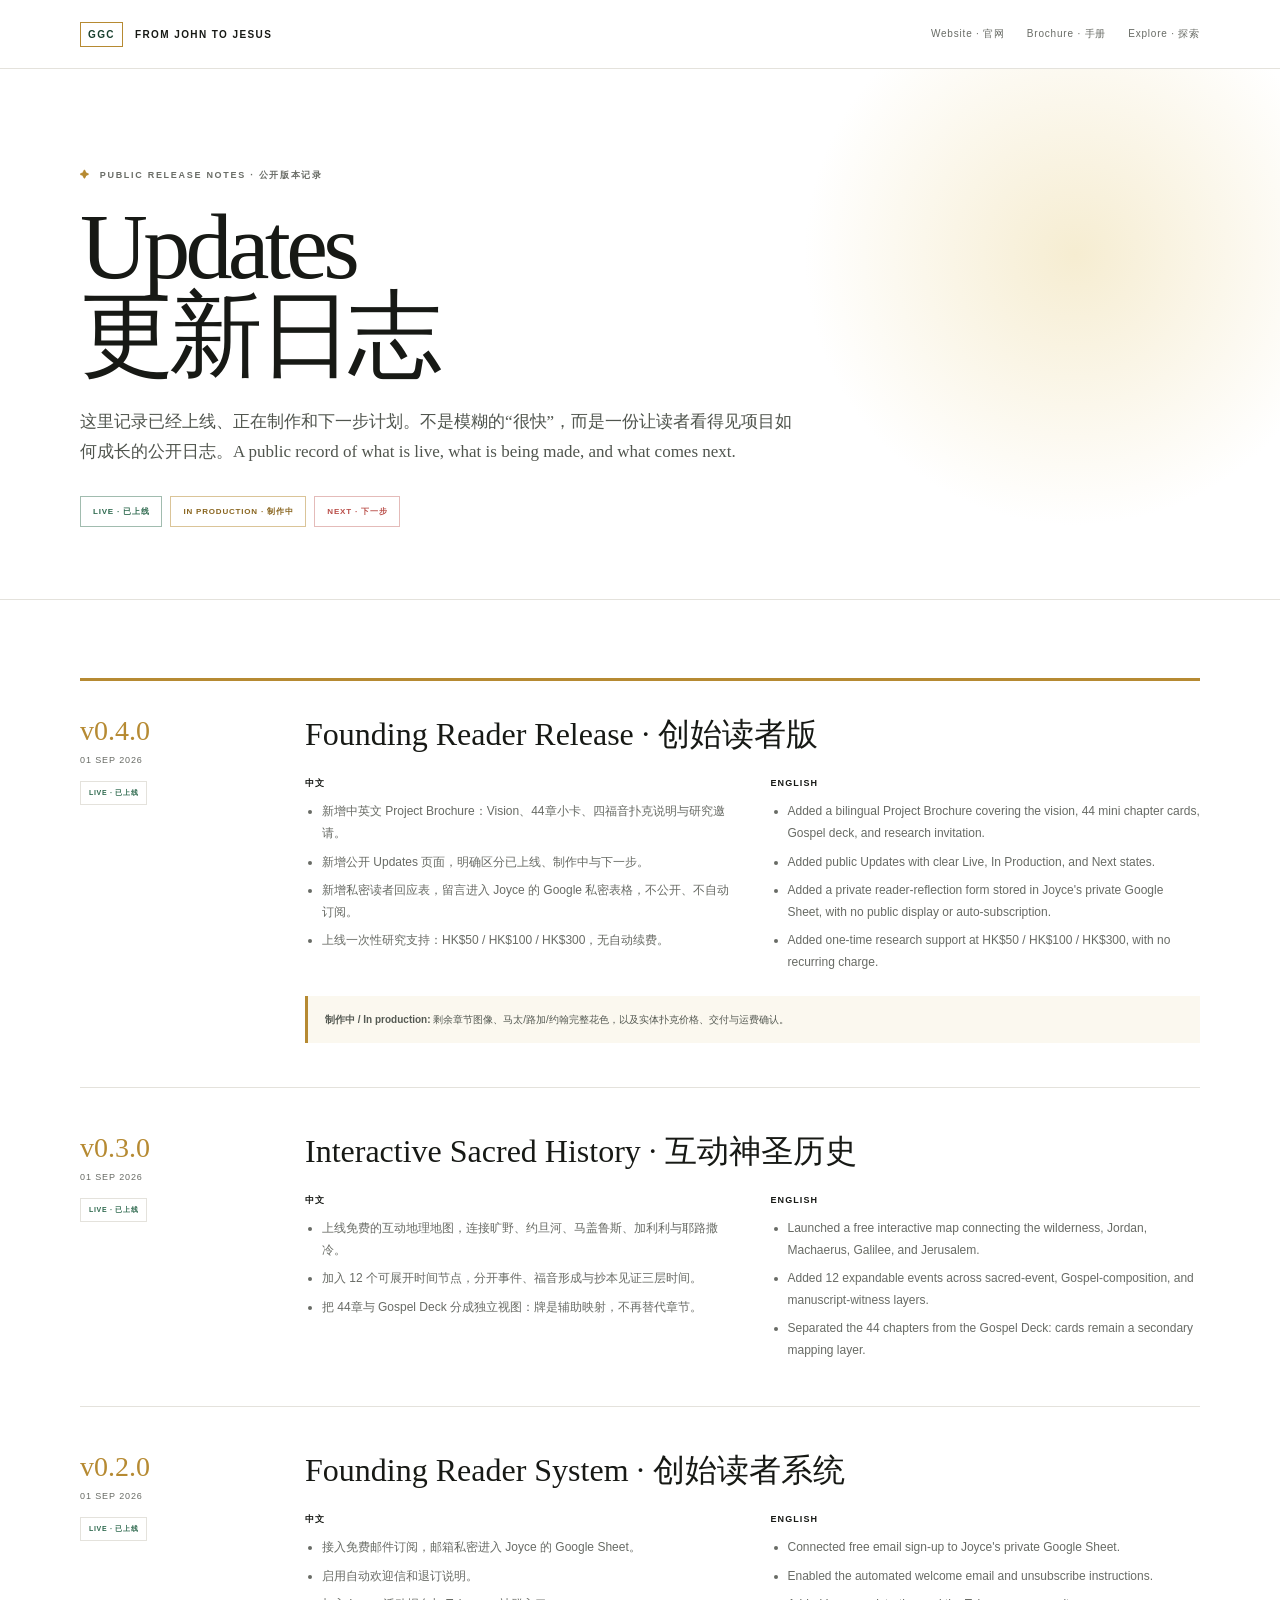
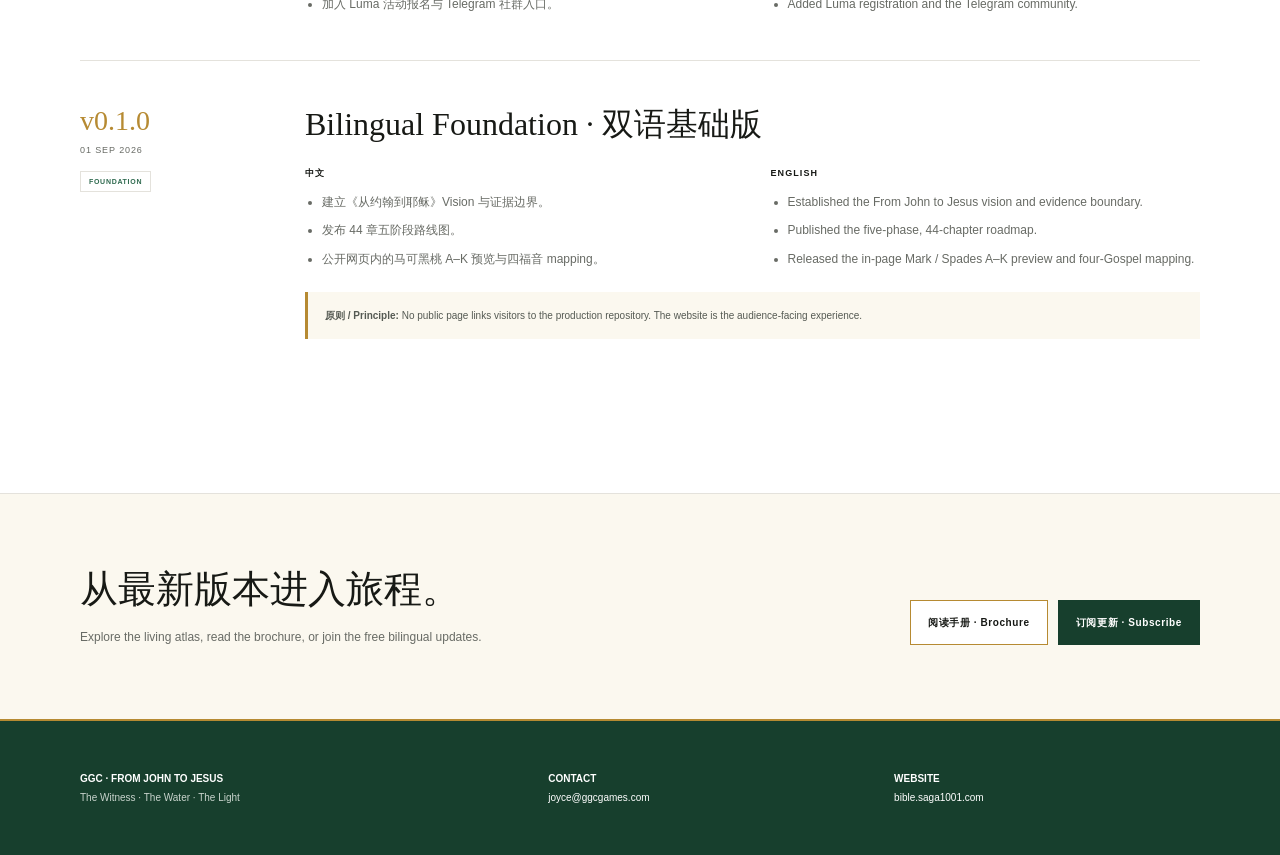
==== updates.html @ f789d8b9 "Publish reader pathways, brochure, and update log" ====
<!doctype html>
<html lang="zh-CN">
<head>
  <meta charset="utf-8"><meta name="viewport" content="width=device-width,initial-scale=1">
  <title>Updates · From John to Jesus</title>
  <meta name="description" content="Bilingual public release notes for the From John to Jesus project. 从约翰到耶稣双语更新日志。">
  <meta property="og:title" content="From John to Jesus · Updates / 更新日志"><meta property="og:description" content="What is live, what is being made, and what comes next.">
  <link rel="stylesheet" href="/publication.css"><link rel="icon" href="/favicon.svg">
</head>
<body>
  <header class="pub-nav"><nav class="pub-shell pub-nav-inner" aria-label="Updates navigation"><a class="pub-brand" href="/"><b>GGC</b><span>FROM JOHN TO JESUS</span></a><div class="pub-nav-links"><a href="/">Website · 官网</a><a href="/brochure.html">Brochure · 手册</a><a href="/#worldview">Explore · 探索</a></div></nav></header>
  <main>
    <section class="updates-cover"><div class="pub-shell"><p class="pub-kicker">Public Release Notes · 公开版本记录</p><h1>Updates<br>更新日志</h1><p>这里记录已经上线、正在制作和下一步计划。不是模糊的“很快”，而是一份让读者看得见项目如何成长的公开日志。A public record of what is live, what is being made, and what comes next.</p><div class="release-state"><span>LIVE · 已上线</span><span>IN PRODUCTION · 制作中</span><span>NEXT · 下一步</span></div></div></section>

    <section class="release-list"><div class="pub-shell">
      <article class="release"><div class="release-meta"><strong>v0.4.0</strong><time datetime="2026-09-01">01 SEP 2026</time><span>LIVE · 已上线</span></div><div class="release-body"><h2>Founding Reader Release · 创始读者版</h2><div class="release-copy"><div><h3>中文</h3><ul><li>新增中英文 Project Brochure：Vision、44章小卡、四福音扑克说明与研究邀请。</li><li>新增公开 Updates 页面，明确区分已上线、制作中与下一步。</li><li>新增私密读者回应表，留言进入 Joyce 的 Google 私密表格，不公开、不自动订阅。</li><li>上线一次性研究支持：HK$50 / HK$100 / HK$300，无自动续费。</li></ul></div><div><h3>ENGLISH</h3><ul><li>Added a bilingual Project Brochure covering the vision, 44 mini chapter cards, Gospel deck, and research invitation.</li><li>Added public Updates with clear Live, In Production, and Next states.</li><li>Added a private reader-reflection form stored in Joyce's private Google Sheet, with no public display or auto-subscription.</li><li>Added one-time research support at HK$50 / HK$100 / HK$300, with no recurring charge.</li></ul></div></div><div class="release-next"><strong>制作中 / In production:</strong> 剩余章节图像、马太/路加/约翰完整花色，以及实体扑克价格、交付与运费确认。</div></div></article>

      <article class="release"><div class="release-meta"><strong>v0.3.0</strong><time datetime="2026-09-01">01 SEP 2026</time><span>LIVE · 已上线</span></div><div class="release-body"><h2>Interactive Sacred History · 互动神圣历史</h2><div class="release-copy"><div><h3>中文</h3><ul><li>上线免费的互动地理地图，连接旷野、约旦河、马盖鲁斯、加利利与耶路撒冷。</li><li>加入 12 个可展开时间节点，分开事件、福音形成与抄本见证三层时间。</li><li>把 44章与 Gospel Deck 分成独立视图：牌是辅助映射，不再替代章节。</li></ul></div><div><h3>ENGLISH</h3><ul><li>Launched a free interactive map connecting the wilderness, Jordan, Machaerus, Galilee, and Jerusalem.</li><li>Added 12 expandable events across sacred-event, Gospel-composition, and manuscript-witness layers.</li><li>Separated the 44 chapters from the Gospel Deck: cards remain a secondary mapping layer.</li></ul></div></div></div></article>

      <article class="release"><div class="release-meta"><strong>v0.2.0</strong><time datetime="2026-09-01">01 SEP 2026</time><span>LIVE · 已上线</span></div><div class="release-body"><h2>Founding Reader System · 创始读者系统</h2><div class="release-copy"><div><h3>中文</h3><ul><li>接入免费邮件订阅，邮箱私密进入 Joyce 的 Google Sheet。</li><li>启用自动欢迎信和退订说明。</li><li>加入 Luma 活动报名与 Telegram 社群入口。</li></ul></div><div><h3>ENGLISH</h3><ul><li>Connected free email sign-up to Joyce's private Google Sheet.</li><li>Enabled the automated welcome email and unsubscribe instructions.</li><li>Added Luma registration and the Telegram community.</li></ul></div></div></div></article>

      <article class="release"><div class="release-meta"><strong>v0.1.0</strong><time datetime="2026-09-01">01 SEP 2026</time><span>FOUNDATION</span></div><div class="release-body"><h2>Bilingual Foundation · 双语基础版</h2><div class="release-copy"><div><h3>中文</h3><ul><li>建立《从约翰到耶稣》Vision 与证据边界。</li><li>发布 44 章五阶段路线图。</li><li>公开网页内的马可黑桃 A–K 预览与四福音 mapping。</li></ul></div><div><h3>ENGLISH</h3><ul><li>Established the From John to Jesus vision and evidence boundary.</li><li>Published the five-phase, 44-chapter roadmap.</li><li>Released the in-page Mark / Spades A–K preview and four-Gospel mapping.</li></ul></div></div><div class="release-next"><strong>原则 / Principle:</strong> No public page links visitors to the production repository. The website is the audience-facing experience.</div></div></article>
    </div></section>

    <section class="updates-cta"><div class="pub-shell updates-cta-inner"><div><h2>从最新版本进入旅程。</h2><p>Explore the living atlas, read the brochure, or join the free bilingual updates.</p></div><div class="pub-actions"><a class="pub-button secondary" href="/brochure.html">阅读手册 · Brochure</a><a class="pub-button primary" href="/#join">订阅更新 · Subscribe</a></div></div></section>
  </main>
  <footer class="pub-footer"><div class="pub-shell pub-footer-grid"><div><strong>GGC · FROM JOHN TO JESUS</strong><p>The Witness · The Water · The Light</p></div><div><strong>CONTACT</strong><a href="mailto:joyce@ggcgames.com">joyce@ggcgames.com</a></div><div><strong>WEBSITE</strong><a href="/">bible.saga1001.com</a></div></div></footer>
</body>
</html>
---- publication.css ----
:root{--ink:#171915;--muted:#686b65;--line:#e4e2dc;--paper:#fff;--soft:#fbf8ef;--gold:#b68a32;--gold-soft:#f2e5be;--green:#173f2d;--sage:#2f6a4f;--coral:#b94d48;--blue:#405b63}
*{box-sizing:border-box}
html{scroll-behavior:smooth}
body{margin:0;background:var(--paper);color:var(--ink);font-family:Inter,Arial,"Noto Sans SC",sans-serif;-webkit-font-smoothing:antialiased;overflow-x:hidden}
a{color:inherit;text-decoration:none}
img{max-width:100%}
button{font:inherit}
.pub-shell{width:min(1120px,calc(100% - 48px));margin-inline:auto}
.pub-nav{position:sticky;top:0;z-index:20;background:rgba(255,255,255,.94);backdrop-filter:blur(15px);border-bottom:1px solid var(--line)}
.pub-nav-inner{height:68px;display:flex;align-items:center;gap:22px}
.pub-brand{display:flex;align-items:center;gap:12px;margin-right:auto;font-size:10px;font-weight:800;letter-spacing:.14em}
.pub-brand b{padding:6px 7px;border:1px solid var(--gold);color:var(--green)}
.pub-nav-links{display:flex;align-items:center;gap:22px;font-size:10px;letter-spacing:.08em;color:var(--muted)}
.pub-nav-links a:hover{color:var(--green)}
.pub-print{appearance:none;border:1px solid var(--gold);background:#fff;padding:10px 13px;color:var(--ink);font-size:9px;font-weight:700;letter-spacing:.08em;cursor:pointer}
.pub-print:hover{background:var(--soft)}
.pub-kicker{margin:0;color:#6a6d67;font-size:9px;font-weight:800;letter-spacing:.19em;text-transform:uppercase}
.pub-kicker:before{content:"✦";color:var(--gold);margin-right:9px}
.bilingual{display:grid;grid-template-columns:1fr 1fr;gap:50px}
.zh-copy,.en-copy{font-family:Georgia,"Noto Serif SC",serif;font-size:16px;line-height:1.9;color:#3d413b}
.en-copy{color:#666b64}
.zh-copy p,.en-copy p{margin:0 0 18px}
.pub-cover{position:relative;min-height:690px;display:grid;grid-template-columns:1.1fr .9fr;gap:70px;align-items:center;padding-block:76px;overflow:hidden}
.pub-cover:before,.pub-cover:after{content:"";position:absolute;border:1px solid rgba(182,138,50,.35);border-radius:50%;pointer-events:none}
.pub-cover:before{width:430px;height:430px;right:-80px;top:76px}
.pub-cover:after{width:300px;height:300px;right:-15px;top:141px;border-style:dashed}
.pub-cover-copy{position:relative;z-index:2}
.pub-cover h1{font-family:Georgia,"Times New Roman",serif;font-weight:400;font-size:clamp(62px,8vw,106px);line-height:.9;letter-spacing:-.055em;margin:24px 0 28px}
.pub-cover h1 em{display:block;font-weight:400;color:var(--gold)}
.pub-cover-lead{max-width:660px;font-family:Georgia,"Noto Serif SC",serif;font-size:18px;line-height:1.75;color:#4a4e48}
.pub-actions{display:flex;flex-wrap:wrap;gap:10px;margin-top:32px}
.pub-button{display:inline-flex;align-items:center;justify-content:center;min-height:45px;padding:12px 17px;border:1px solid var(--gold);font-size:10px;font-weight:700;letter-spacing:.06em;transition:transform .2s,background .2s,color .2s}
.pub-button:hover{transform:translateY(-2px)}
.pub-button.primary{background:var(--green);border-color:var(--green);color:#fff}
.pub-button.secondary{background:#fff}
.pub-symbol{position:relative;z-index:2;min-height:460px;display:flex;align-items:center;justify-content:center}
.pub-symbol-card{width:300px;aspect-ratio:4/5;padding:34px;border:1px solid rgba(182,138,50,.55);background:radial-gradient(circle at 50% 30%,rgba(242,229,190,.55),transparent 28%),#fff;box-shadow:0 26px 65px rgba(24,29,25,.11),inset 0 0 0 8px #faf9f6;text-align:center;display:flex;flex-direction:column;justify-content:center}
.pub-symbol-card strong{font-family:Georgia,"Times New Roman",serif;font-size:47px;font-weight:400;color:var(--green)}
.pub-symbol-card span{display:block;margin-top:45px;font-size:9px;line-height:2.1;letter-spacing:.22em;color:var(--muted)}
.pub-section{padding:100px 0;border-top:1px solid var(--line)}
.pub-section.soft{background:radial-gradient(circle at 88% 14%,rgba(242,229,190,.55),transparent 22%),var(--soft)}
.pub-heading{display:grid;grid-template-columns:1fr .7fr;gap:70px;align-items:end;margin-bottom:58px}
.pub-heading h2{font-family:Georgia,"Noto Serif SC",serif;font-size:clamp(40px,5vw,66px);font-weight:400;letter-spacing:-.035em;line-height:1.04;margin:15px 0 0}
.pub-heading>p{font-size:13px;line-height:1.8;color:var(--muted);margin:0}
.system-grid{display:grid;grid-template-columns:repeat(4,1fr);border:1px solid var(--line)}
.system-grid article{min-height:280px;padding:28px 24px;border-right:1px solid var(--line);background:#fff;box-shadow:inset 0 3px var(--gold)}
.system-grid article:nth-child(2){box-shadow:inset 0 3px var(--blue)}
.system-grid article:nth-child(3){box-shadow:inset 0 3px var(--sage)}
.system-grid article:nth-child(4){border-right:0;box-shadow:inset 0 3px var(--coral)}
.system-grid strong{font-family:Georgia,serif;font-size:34px;font-weight:400;color:var(--gold)}
.system-grid h3{font-family:Georgia,"Noto Serif SC",serif;font-size:20px;font-weight:400;line-height:1.3;margin:28px 0 14px}
.system-grid p{font-size:11px;line-height:1.75;color:var(--muted);margin:0}
.phase-block{margin-top:40px}
.phase-title{display:flex;align-items:baseline;gap:18px;padding:18px 0 12px;border-top:2px solid var(--gold)}
.phase-title strong{font-family:Georgia,serif;font-size:24px;font-weight:400;color:var(--gold)}
.phase-title h3{margin:0;font-family:Georgia,"Noto Serif SC",serif;font-size:20px;font-weight:400}
.phase-title span{margin-left:auto;font-size:9px;letter-spacing:.14em;color:var(--muted)}
.chapter-mini-grid{display:grid;grid-template-columns:repeat(4,1fr);gap:8px}
.chapter-mini{position:relative;min-height:116px;padding:15px 14px;border:1px solid var(--line);background:#fff;overflow:hidden}
.chapter-mini:after{content:"";position:absolute;width:38px;height:38px;border-radius:50%;right:-16px;bottom:-17px;background:var(--phase-color,var(--gold));opacity:.09}
.chapter-mini b{display:block;font-family:Georgia,serif;font-size:17px;font-weight:400;color:var(--phase-color,var(--gold))}
.chapter-mini strong{display:block;margin-top:13px;font-family:Georgia,"Noto Serif SC",serif;font-size:11px;font-weight:400;line-height:1.35}
.chapter-mini small{display:block;margin-top:7px;font-size:7px;line-height:1.45;letter-spacing:.05em;color:var(--muted)}
.deck-intro{display:grid;grid-template-columns:.72fr 1.28fr;gap:54px;align-items:center}
.deck-aces{display:grid;grid-template-columns:repeat(4,1fr);align-items:center;min-height:460px;padding:40px 22px;background:radial-gradient(circle at 45% 42%,rgba(242,229,190,.7),transparent 34%),#fff;border:1px solid var(--line);overflow:hidden}
.deck-aces img{width:190px;max-width:155%;filter:drop-shadow(0 18px 22px rgba(24,29,25,.16));transition:transform .25s}
.deck-aces img:nth-child(1){transform:rotate(-11deg) translateX(17%)}
.deck-aces img:nth-child(2){transform:rotate(-3deg) translateX(5%)}
.deck-aces img:nth-child(3){transform:rotate(4deg) translateX(-5%)}
.deck-aces img:nth-child(4){transform:rotate(11deg) translateX(-17%)}
.deck-copy h3{font-family:Georgia,"Noto Serif SC",serif;font-size:36px;font-weight:400;line-height:1.18;margin:15px 0 22px}
.deck-copy>p{font-size:13px;line-height:1.85;color:var(--muted)}
.suit-list{display:grid;gap:8px;margin-top:24px}
.suit-row{display:grid;grid-template-columns:34px 1fr auto;gap:12px;align-items:center;padding:11px 0;border-top:1px solid var(--line)}
.suit-row>b{font-family:Georgia,serif;font-size:27px}.suit-row:nth-child(1)>b{color:var(--blue)}.suit-row:nth-child(2)>b{color:var(--gold)}.suit-row:nth-child(3)>b{color:var(--sage)}.suit-row:nth-child(4)>b{color:var(--coral)}
.suit-row strong{font-size:10px;letter-spacing:.06em}.suit-row span{font-size:9px;color:var(--muted)}
.evidence-box{margin-top:56px;padding:32px 34px;border:1px solid var(--line);border-left:4px solid var(--gold);background:#fff;display:grid;grid-template-columns:.7fr 1.3fr;gap:48px}
.evidence-box h3{font-family:Georgia,"Noto Serif SC",serif;font-size:25px;font-weight:400;margin:0}.evidence-box p{font-size:12px;line-height:1.85;color:var(--muted);margin:0}
.invitation-grid{display:grid;grid-template-columns:repeat(3,1fr);gap:12px}
.invite-card{display:flex;flex-direction:column;min-height:250px;padding:25px;border:1px solid var(--line);background:#fff}
.invite-card:nth-child(1){border-top:3px solid var(--gold)}.invite-card:nth-child(2){border-top:3px solid var(--sage)}.invite-card:nth-child(3){border-top:3px solid var(--coral)}
.invite-card span{font-family:Georgia,serif;color:var(--gold);font-size:22px}
.invite-card h3{font-family:Georgia,"Noto Serif SC",serif;font-size:20px;font-weight:400;margin:25px 0 12px}
.invite-card p{font-size:11px;line-height:1.75;color:var(--muted);margin:0 0 24px}
.invite-card .pub-button{margin-top:auto;width:100%}
.pub-footer{padding:52px 0;background:var(--green);color:#fff;border-top:2px solid var(--gold)}
.pub-footer-grid{display:grid;grid-template-columns:1.4fr 1fr 1fr;gap:40px;font-size:10px;color:#c9d4cd}
.pub-footer-grid>div{display:flex;flex-direction:column;gap:8px}.pub-footer strong,.pub-footer a{color:#fff}.pub-footer p{margin:0}

.updates-cover{padding:100px 0 72px;background:radial-gradient(circle at 84% 35%,rgba(242,229,190,.7),transparent 24%),#fff;border-bottom:1px solid var(--line)}
.updates-cover h1{font-family:Georgia,"Noto Serif SC",serif;font-size:clamp(54px,8vw,94px);font-weight:400;letter-spacing:-.05em;line-height:.95;margin:20px 0 26px}
.updates-cover p:not(.pub-kicker){max-width:720px;font-family:Georgia,"Noto Serif SC",serif;font-size:17px;line-height:1.8;color:#50554e}
.release-state{display:flex;flex-wrap:wrap;gap:8px;margin-top:28px}.release-state span{padding:9px 12px;border:1px solid var(--line);font-size:8px;font-weight:700;letter-spacing:.1em}.release-state span:nth-child(1){border-color:rgba(47,106,79,.45);color:var(--sage)}.release-state span:nth-child(2){border-color:rgba(182,138,50,.5);color:#89651f}.release-state span:nth-child(3){border-color:rgba(185,77,72,.38);color:var(--coral)}
.release-list{padding:78px 0 110px}
.release{display:grid;grid-template-columns:180px 1fr;gap:45px;padding:44px 0;border-top:1px solid var(--line)}
.release:first-child{border-top:3px solid var(--gold);padding-top:34px}
.release-meta strong{display:block;font-family:Georgia,serif;font-size:28px;font-weight:400;color:var(--gold)}
.release-meta time{display:block;margin-top:8px;font-size:9px;letter-spacing:.1em;color:var(--muted)}
.release-meta span{display:inline-block;margin-top:16px;padding:6px 8px;border:1px solid var(--line);font-size:7px;font-weight:700;letter-spacing:.1em;color:var(--sage)}
.release-body h2{font-family:Georgia,"Noto Serif SC",serif;font-size:32px;font-weight:400;line-height:1.2;margin:0 0 22px}
.release-copy{display:grid;grid-template-columns:1fr 1fr;gap:36px}
.release-copy div{font-size:12px;line-height:1.8;color:var(--muted)}
.release-copy h3{font-size:9px;letter-spacing:.12em;color:var(--ink);margin:0 0 10px}.release-copy ul{margin:0;padding-left:17px}.release-copy li+li{margin-top:7px}
.release-next{margin-top:22px;padding:15px 17px;background:var(--soft);border-left:3px solid var(--gold);font-size:10px;line-height:1.7;color:#555a53}
.updates-cta{padding:70px 0;background:var(--soft);border-top:1px solid var(--line)}
.updates-cta-inner{display:grid;grid-template-columns:1fr auto;gap:40px;align-items:center}.updates-cta h2{font-family:Georgia,"Noto Serif SC",serif;font-size:38px;font-weight:400;margin:0 0 12px}.updates-cta p{font-size:12px;line-height:1.8;color:var(--muted);margin:0}

@media(max-width:900px){.pub-cover{grid-template-columns:1fr;min-height:0}.pub-symbol{min-height:370px}.pub-cover:before,.pub-cover:after{right:-150px}.pub-heading{grid-template-columns:1fr;gap:20px}.system-grid{grid-template-columns:repeat(2,1fr)}.system-grid article:nth-child(2){border-right:0}.system-grid article:nth-child(-n+2){border-bottom:1px solid var(--line)}.chapter-mini-grid{grid-template-columns:repeat(3,1fr)}.deck-intro{grid-template-columns:1fr}.invitation-grid{grid-template-columns:1fr}.invite-card{min-height:0}.pub-nav-links a:nth-child(n+3){display:none}}
@media(max-width:650px){.pub-shell{width:min(100% - 28px,1120px)}.pub-nav-inner{height:62px}.pub-brand span{display:none}.pub-nav-links{display:none}.pub-print{padding:9px;margin-left:auto}.pub-cover{padding-block:54px}.pub-cover h1{font-size:56px}.pub-cover-lead{font-size:16px}.pub-symbol{min-height:330px}.pub-symbol-card{width:250px}.pub-section{padding:72px 0}.bilingual{grid-template-columns:1fr;gap:12px}.zh-copy,.en-copy{font-size:14px}.system-grid{grid-template-columns:1fr}.system-grid article,.system-grid article:nth-child(2),.system-grid article:nth-child(4){min-height:0;border-right:0;border-bottom:1px solid var(--line)}.system-grid article:last-child{border-bottom:0}.phase-title{display:grid;grid-template-columns:auto 1fr;gap:10px}.phase-title span{grid-column:1/-1;margin:0}.chapter-mini-grid{grid-template-columns:repeat(2,1fr)}.chapter-mini{min-height:124px}.deck-aces{min-height:340px;padding:24px 8px}.deck-copy h3{font-size:31px}.evidence-box{grid-template-columns:1fr;gap:18px;padding:25px}.pub-footer-grid{grid-template-columns:1fr}.release{grid-template-columns:1fr;gap:20px}.release-copy{grid-template-columns:1fr;gap:22px}.updates-cta-inner{grid-template-columns:1fr}.updates-cover{padding:68px 0 52px}}
@media print{.pub-nav,.pub-actions,.pub-footer,.updates-cta{display:none!important}body{print-color-adjust:exact;-webkit-print-color-adjust:exact}.pub-shell{width:100%;padding-inline:12mm}.pub-cover{min-height:270mm;page-break-after:always;padding-block:25mm}.pub-section{padding:15mm 0;break-before:page;border-top:0}.pub-heading{margin-bottom:9mm}.system-grid article{min-height:58mm}.phase-block{break-inside:avoid}.chapter-mini-grid{grid-template-columns:repeat(4,1fr)}.chapter-mini{min-height:27mm}.deck-intro{grid-template-columns:.8fr 1.2fr}.deck-aces{min-height:120mm}.invite-card{min-height:55mm}.release-list{padding:12mm 0}.release{break-inside:avoid;padding:10mm 0}.updates-cover{padding:20mm 0}}
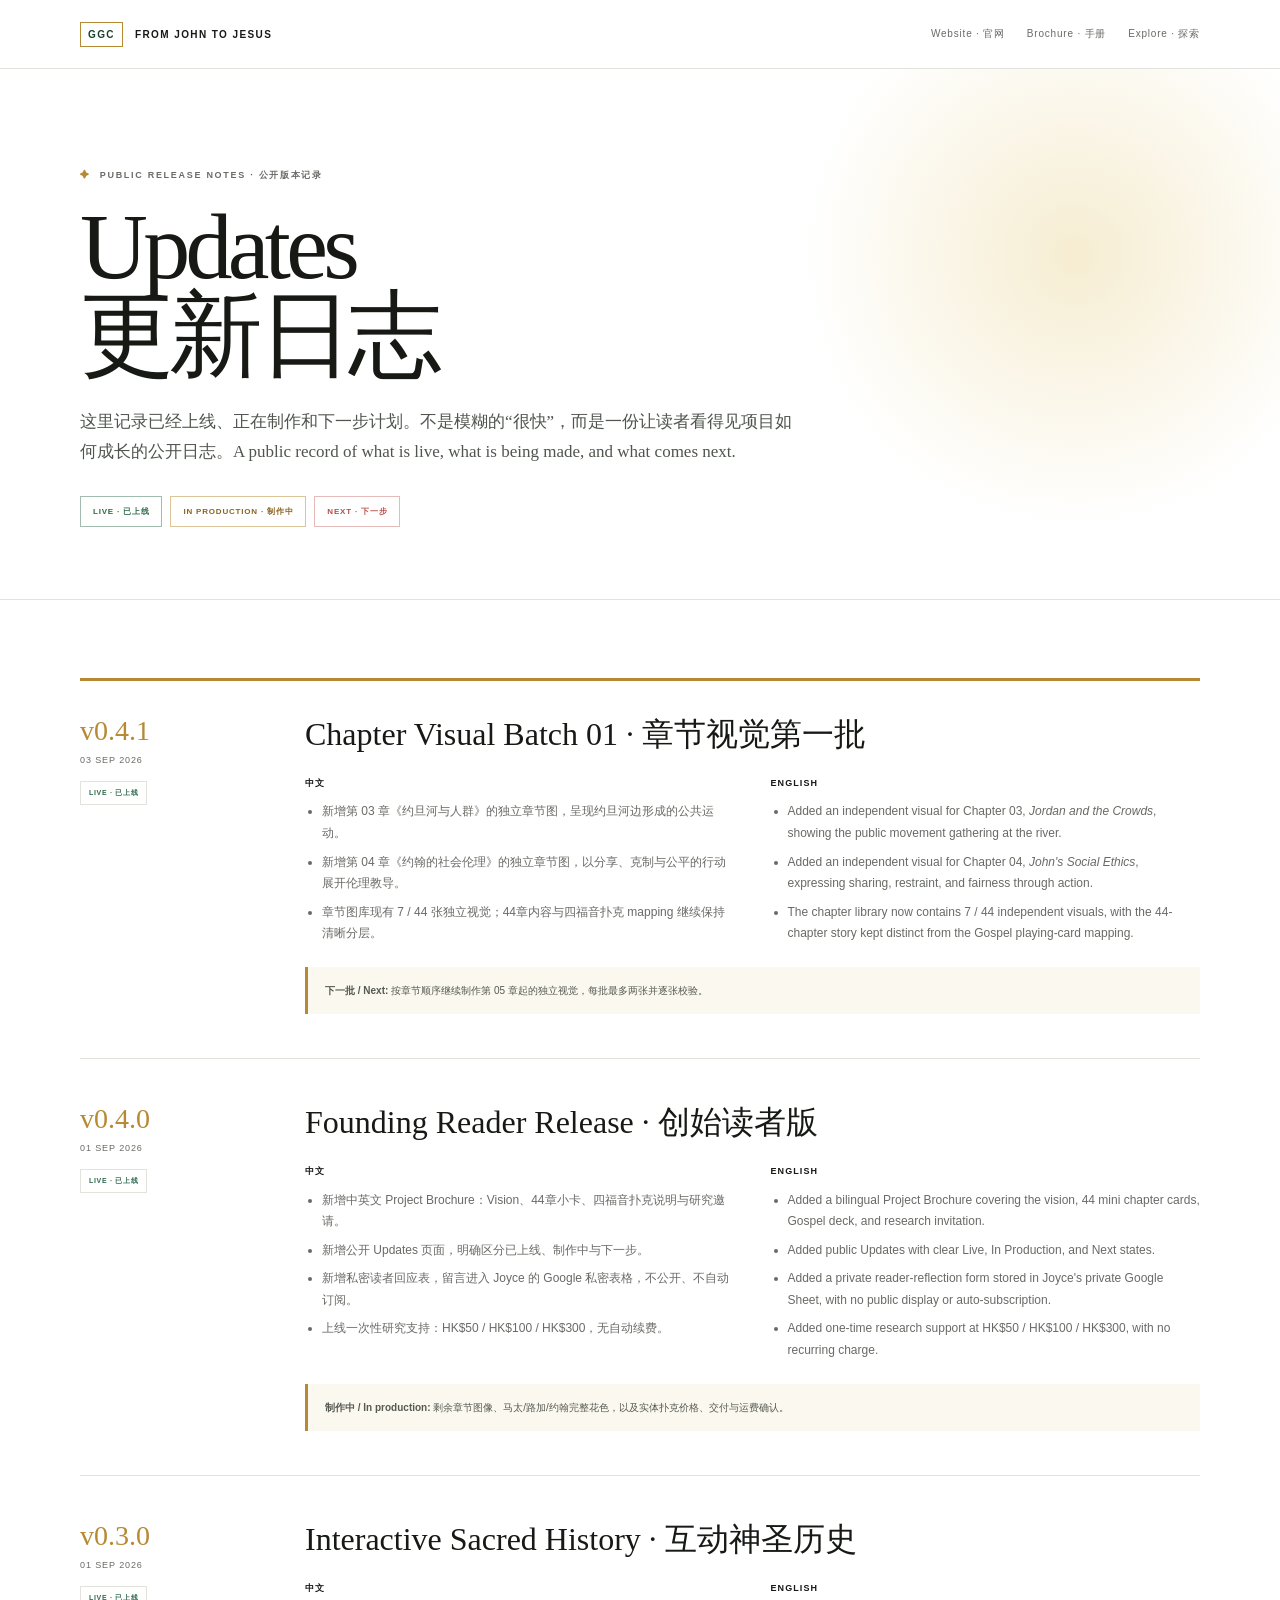
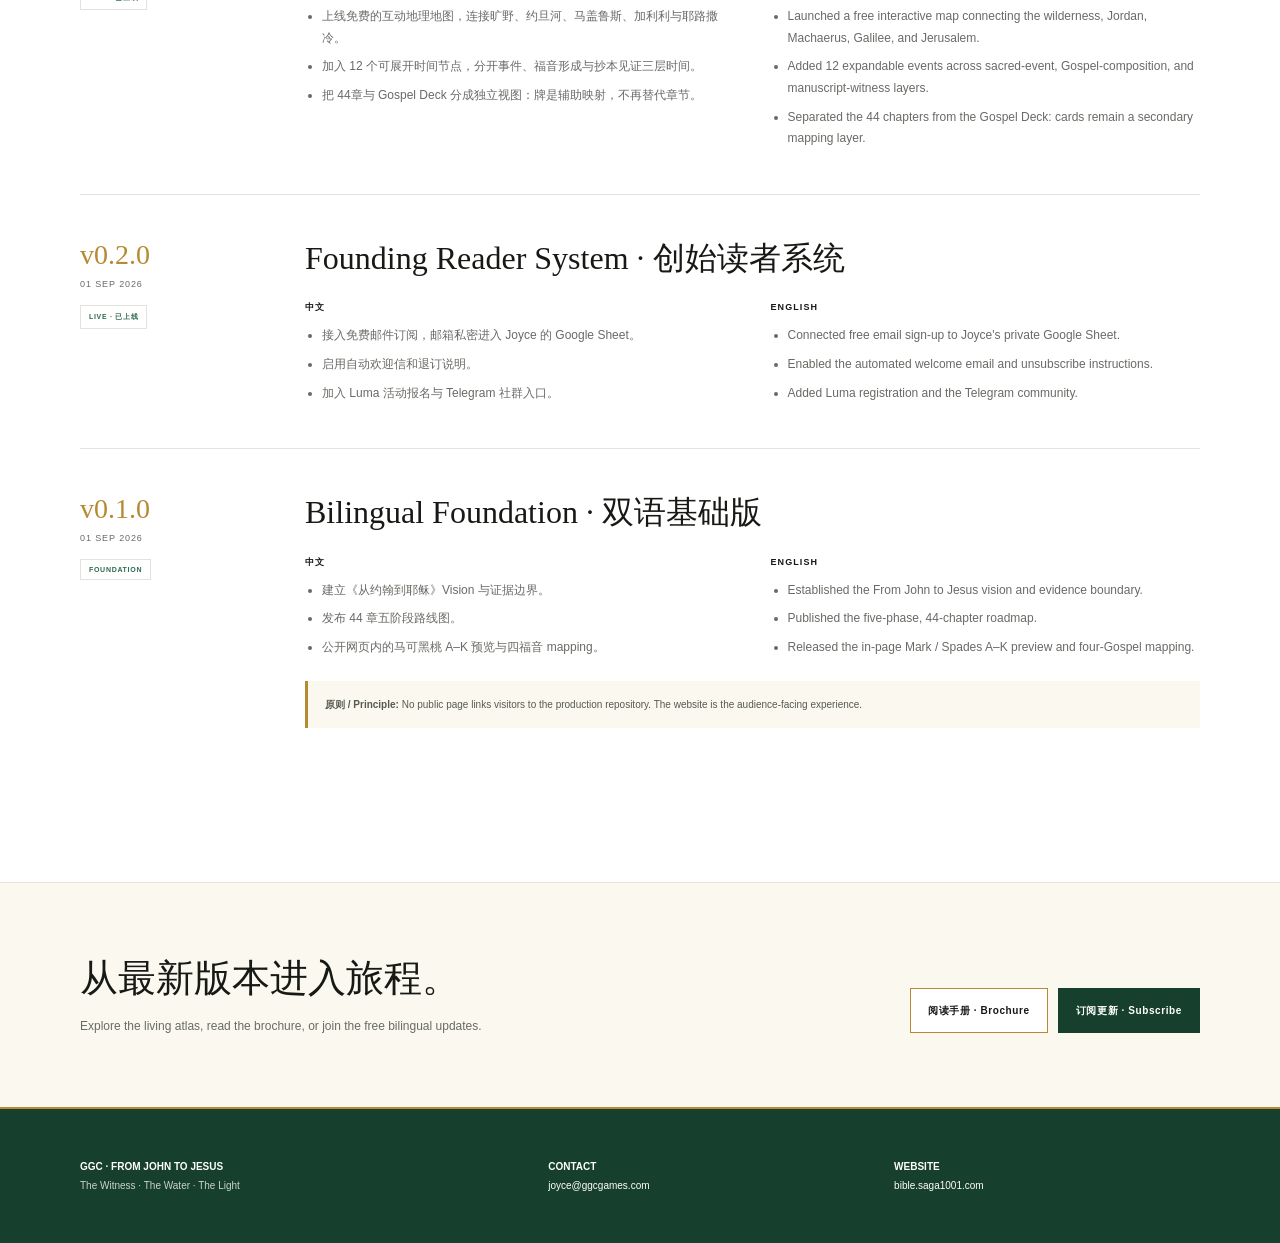
==== commit 1987f2a8: "Add chapter 3 and 4 visual studies" ====
--- a/updates.html
+++ b/updates.html
@@ -13,6 +13,8 @@
     <section class="updates-cover"><div class="pub-shell"><p class="pub-kicker">Public Release Notes · 公开版本记录</p><h1>Updates<br>更新日志</h1><p>这里记录已经上线、正在制作和下一步计划。不是模糊的“很快”，而是一份让读者看得见项目如何成长的公开日志。A public record of what is live, what is being made, and what comes next.</p><div class="release-state"><span>LIVE · 已上线</span><span>IN PRODUCTION · 制作中</span><span>NEXT · 下一步</span></div></div></section>
 
     <section class="release-list"><div class="pub-shell">
+      <article class="release"><div class="release-meta"><strong>v0.4.1</strong><time datetime="2026-09-03">03 SEP 2026</time><span>LIVE · 已上线</span></div><div class="release-body"><h2>Chapter Visual Batch 01 · 章节视觉第一批</h2><div class="release-copy"><div><h3>中文</h3><ul><li>新增第 03 章《约旦河与人群》的独立章节图，呈现约旦河边形成的公共运动。</li><li>新增第 04 章《约翰的社会伦理》的独立章节图，以分享、克制与公平的行动展开伦理教导。</li><li>章节图库现有 7 / 44 张独立视觉；44章内容与四福音扑克 mapping 继续保持清晰分层。</li></ul></div><div><h3>ENGLISH</h3><ul><li>Added an independent visual for Chapter 03, <em>Jordan and the Crowds</em>, showing the public movement gathering at the river.</li><li>Added an independent visual for Chapter 04, <em>John's Social Ethics</em>, expressing sharing, restraint, and fairness through action.</li><li>The chapter library now contains 7 / 44 independent visuals, with the 44-chapter story kept distinct from the Gospel playing-card mapping.</li></ul></div></div><div class="release-next"><strong>下一批 / Next:</strong> 按章节顺序继续制作第 05 章起的独立视觉，每批最多两张并逐张校验。</div></div></article>
+
       <article class="release"><div class="release-meta"><strong>v0.4.0</strong><time datetime="2026-09-01">01 SEP 2026</time><span>LIVE · 已上线</span></div><div class="release-body"><h2>Founding Reader Release · 创始读者版</h2><div class="release-copy"><div><h3>中文</h3><ul><li>新增中英文 Project Brochure：Vision、44章小卡、四福音扑克说明与研究邀请。</li><li>新增公开 Updates 页面，明确区分已上线、制作中与下一步。</li><li>新增私密读者回应表，留言进入 Joyce 的 Google 私密表格，不公开、不自动订阅。</li><li>上线一次性研究支持：HK$50 / HK$100 / HK$300，无自动续费。</li></ul></div><div><h3>ENGLISH</h3><ul><li>Added a bilingual Project Brochure covering the vision, 44 mini chapter cards, Gospel deck, and research invitation.</li><li>Added public Updates with clear Live, In Production, and Next states.</li><li>Added a private reader-reflection form stored in Joyce's private Google Sheet, with no public display or auto-subscription.</li><li>Added one-time research support at HK$50 / HK$100 / HK$300, with no recurring charge.</li></ul></div></div><div class="release-next"><strong>制作中 / In production:</strong> 剩余章节图像、马太/路加/约翰完整花色，以及实体扑克价格、交付与运费确认。</div></div></article>
 
       <article class="release"><div class="release-meta"><strong>v0.3.0</strong><time datetime="2026-09-01">01 SEP 2026</time><span>LIVE · 已上线</span></div><div class="release-body"><h2>Interactive Sacred History · 互动神圣历史</h2><div class="release-copy"><div><h3>中文</h3><ul><li>上线免费的互动地理地图，连接旷野、约旦河、马盖鲁斯、加利利与耶路撒冷。</li><li>加入 12 个可展开时间节点，分开事件、福音形成与抄本见证三层时间。</li><li>把 44章与 Gospel Deck 分成独立视图：牌是辅助映射，不再替代章节。</li></ul></div><div><h3>ENGLISH</h3><ul><li>Launched a free interactive map connecting the wilderness, Jordan, Machaerus, Galilee, and Jerusalem.</li><li>Added 12 expandable events across sacred-event, Gospel-composition, and manuscript-witness layers.</li><li>Separated the 44 chapters from the Gospel Deck: cards remain a secondary mapping layer.</li></ul></div></div></div></article>
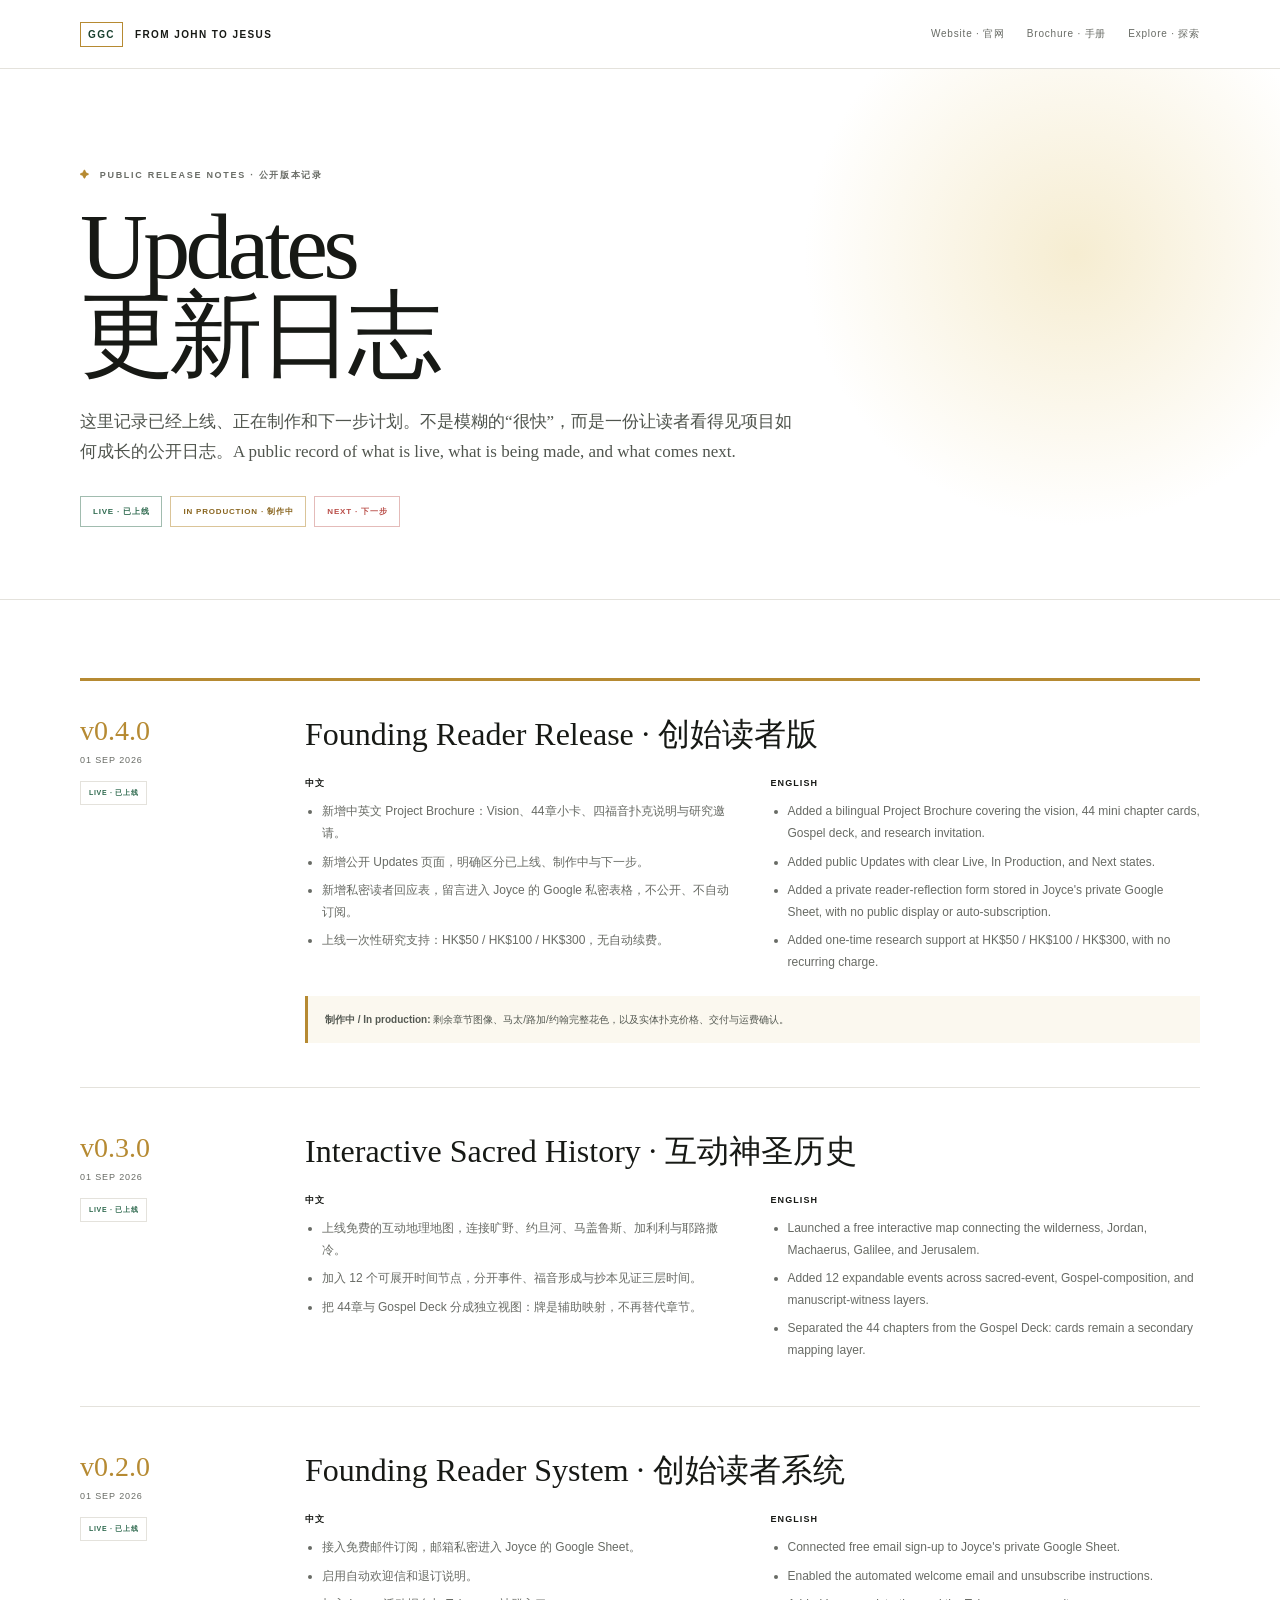
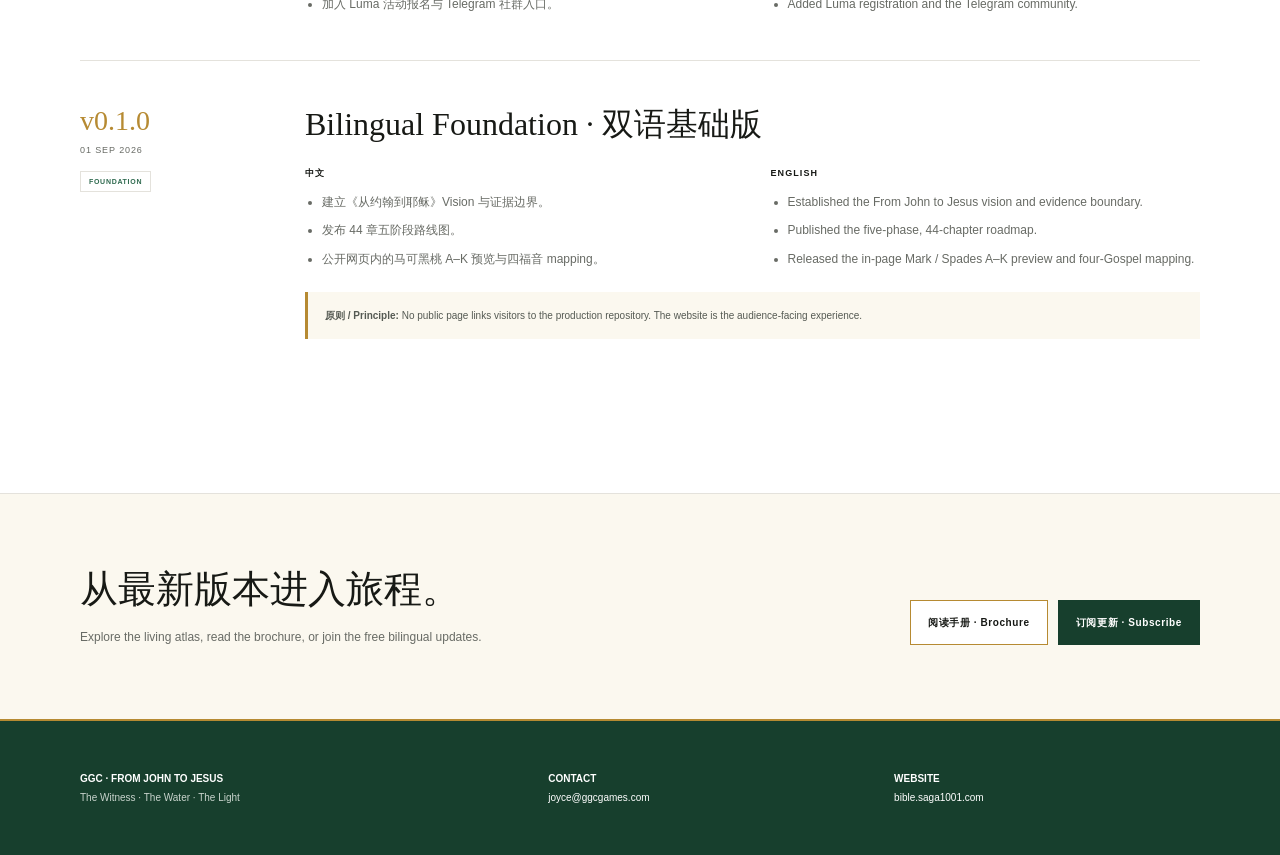
==== commit 1fafd833: "Revert "Add chapter 3 and 4 visual studies" This reverts commit 1987f2a87a9011faf496da4bfe7a39d13dd6" ====
--- a/updates.html
+++ b/updates.html
@@ -13,8 +13,6 @@
     <section class="updates-cover"><div class="pub-shell"><p class="pub-kicker">Public Release Notes · 公开版本记录</p><h1>Updates<br>更新日志</h1><p>这里记录已经上线、正在制作和下一步计划。不是模糊的“很快”，而是一份让读者看得见项目如何成长的公开日志。A public record of what is live, what is being made, and what comes next.</p><div class="release-state"><span>LIVE · 已上线</span><span>IN PRODUCTION · 制作中</span><span>NEXT · 下一步</span></div></div></section>
 
     <section class="release-list"><div class="pub-shell">
-      <article class="release"><div class="release-meta"><strong>v0.4.1</strong><time datetime="2026-09-03">03 SEP 2026</time><span>LIVE · 已上线</span></div><div class="release-body"><h2>Chapter Visual Batch 01 · 章节视觉第一批</h2><div class="release-copy"><div><h3>中文</h3><ul><li>新增第 03 章《约旦河与人群》的独立章节图，呈现约旦河边形成的公共运动。</li><li>新增第 04 章《约翰的社会伦理》的独立章节图，以分享、克制与公平的行动展开伦理教导。</li><li>章节图库现有 7 / 44 张独立视觉；44章内容与四福音扑克 mapping 继续保持清晰分层。</li></ul></div><div><h3>ENGLISH</h3><ul><li>Added an independent visual for Chapter 03, <em>Jordan and the Crowds</em>, showing the public movement gathering at the river.</li><li>Added an independent visual for Chapter 04, <em>John's Social Ethics</em>, expressing sharing, restraint, and fairness through action.</li><li>The chapter library now contains 7 / 44 independent visuals, with the 44-chapter story kept distinct from the Gospel playing-card mapping.</li></ul></div></div><div class="release-next"><strong>下一批 / Next:</strong> 按章节顺序继续制作第 05 章起的独立视觉，每批最多两张并逐张校验。</div></div></article>
-
       <article class="release"><div class="release-meta"><strong>v0.4.0</strong><time datetime="2026-09-01">01 SEP 2026</time><span>LIVE · 已上线</span></div><div class="release-body"><h2>Founding Reader Release · 创始读者版</h2><div class="release-copy"><div><h3>中文</h3><ul><li>新增中英文 Project Brochure：Vision、44章小卡、四福音扑克说明与研究邀请。</li><li>新增公开 Updates 页面，明确区分已上线、制作中与下一步。</li><li>新增私密读者回应表，留言进入 Joyce 的 Google 私密表格，不公开、不自动订阅。</li><li>上线一次性研究支持：HK$50 / HK$100 / HK$300，无自动续费。</li></ul></div><div><h3>ENGLISH</h3><ul><li>Added a bilingual Project Brochure covering the vision, 44 mini chapter cards, Gospel deck, and research invitation.</li><li>Added public Updates with clear Live, In Production, and Next states.</li><li>Added a private reader-reflection form stored in Joyce's private Google Sheet, with no public display or auto-subscription.</li><li>Added one-time research support at HK$50 / HK$100 / HK$300, with no recurring charge.</li></ul></div></div><div class="release-next"><strong>制作中 / In production:</strong> 剩余章节图像、马太/路加/约翰完整花色，以及实体扑克价格、交付与运费确认。</div></div></article>
 
       <article class="release"><div class="release-meta"><strong>v0.3.0</strong><time datetime="2026-09-01">01 SEP 2026</time><span>LIVE · 已上线</span></div><div class="release-body"><h2>Interactive Sacred History · 互动神圣历史</h2><div class="release-copy"><div><h3>中文</h3><ul><li>上线免费的互动地理地图，连接旷野、约旦河、马盖鲁斯、加利利与耶路撒冷。</li><li>加入 12 个可展开时间节点，分开事件、福音形成与抄本见证三层时间。</li><li>把 44章与 Gospel Deck 分成独立视图：牌是辅助映射，不再替代章节。</li></ul></div><div><h3>ENGLISH</h3><ul><li>Launched a free interactive map connecting the wilderness, Jordan, Machaerus, Galilee, and Jerusalem.</li><li>Added 12 expandable events across sacred-event, Gospel-composition, and manuscript-witness layers.</li><li>Separated the 44 chapters from the Gospel Deck: cards remain a secondary mapping layer.</li></ul></div></div></div></article>
